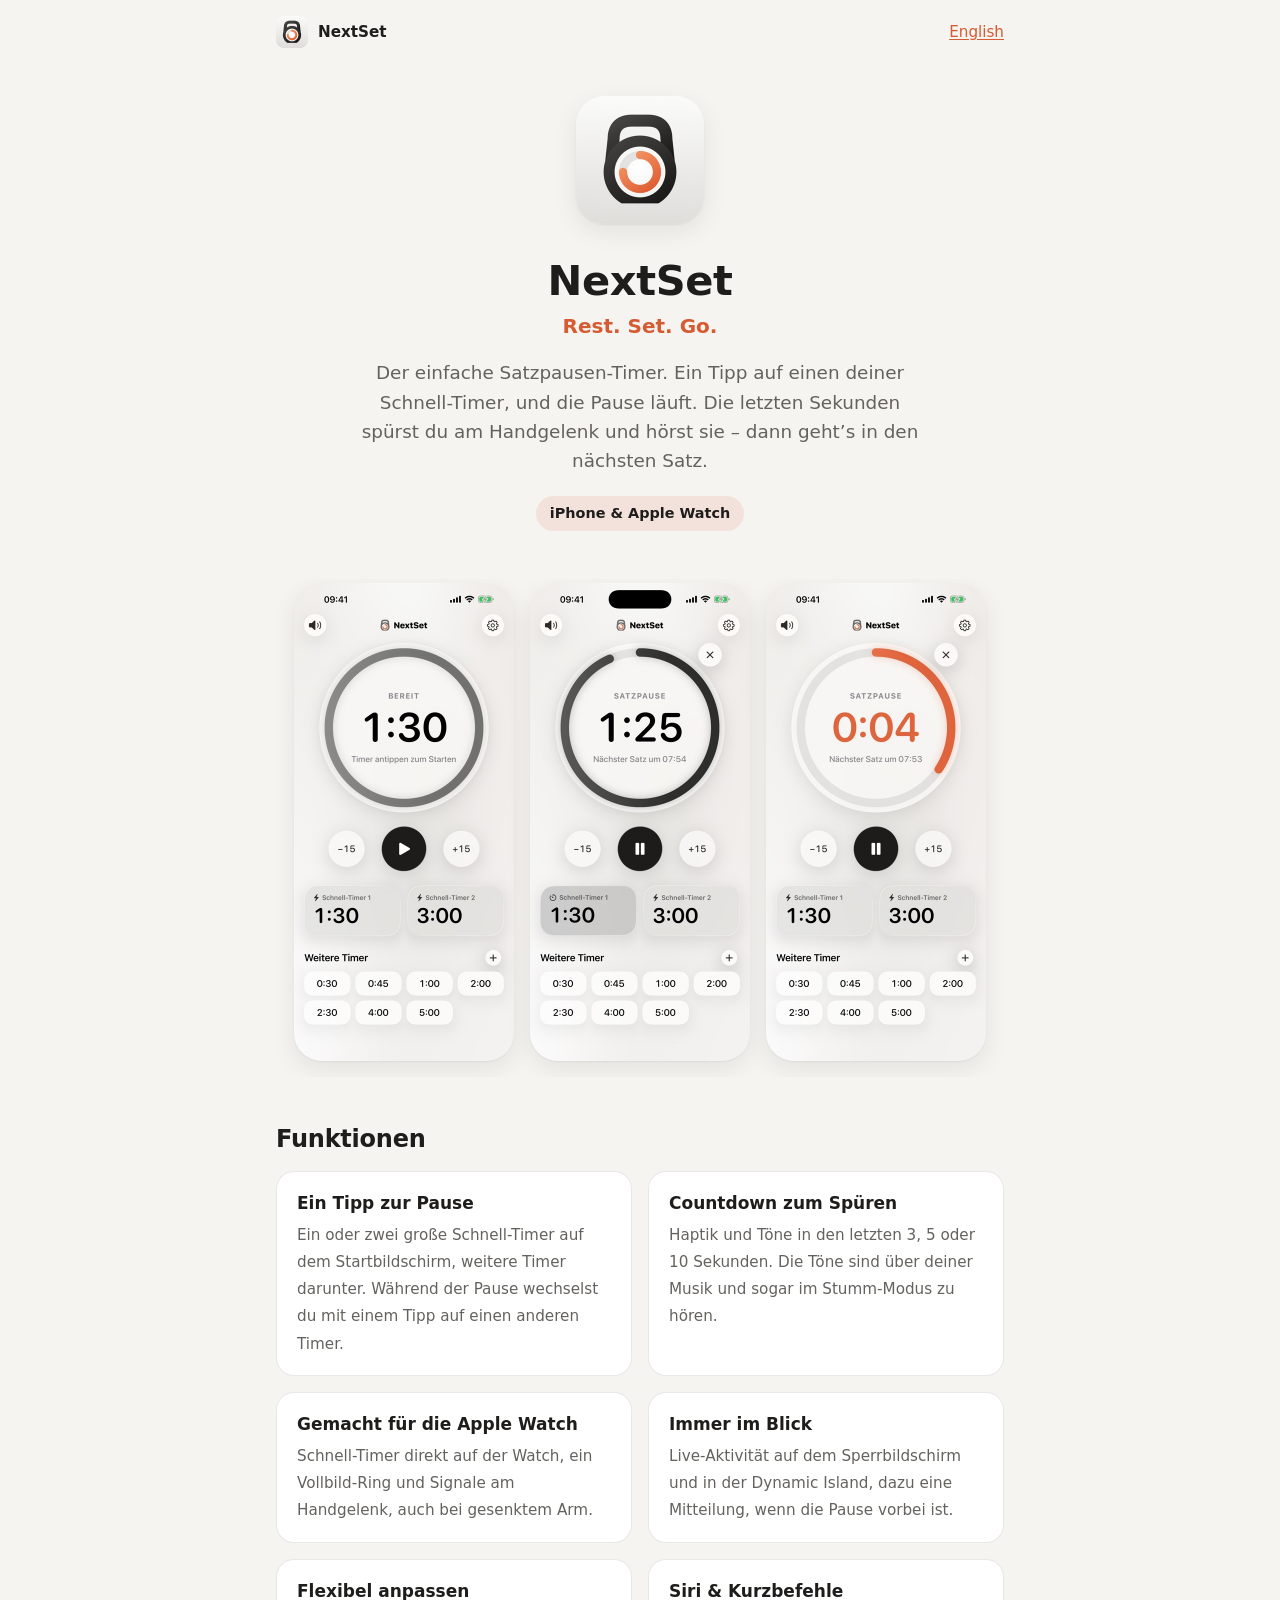
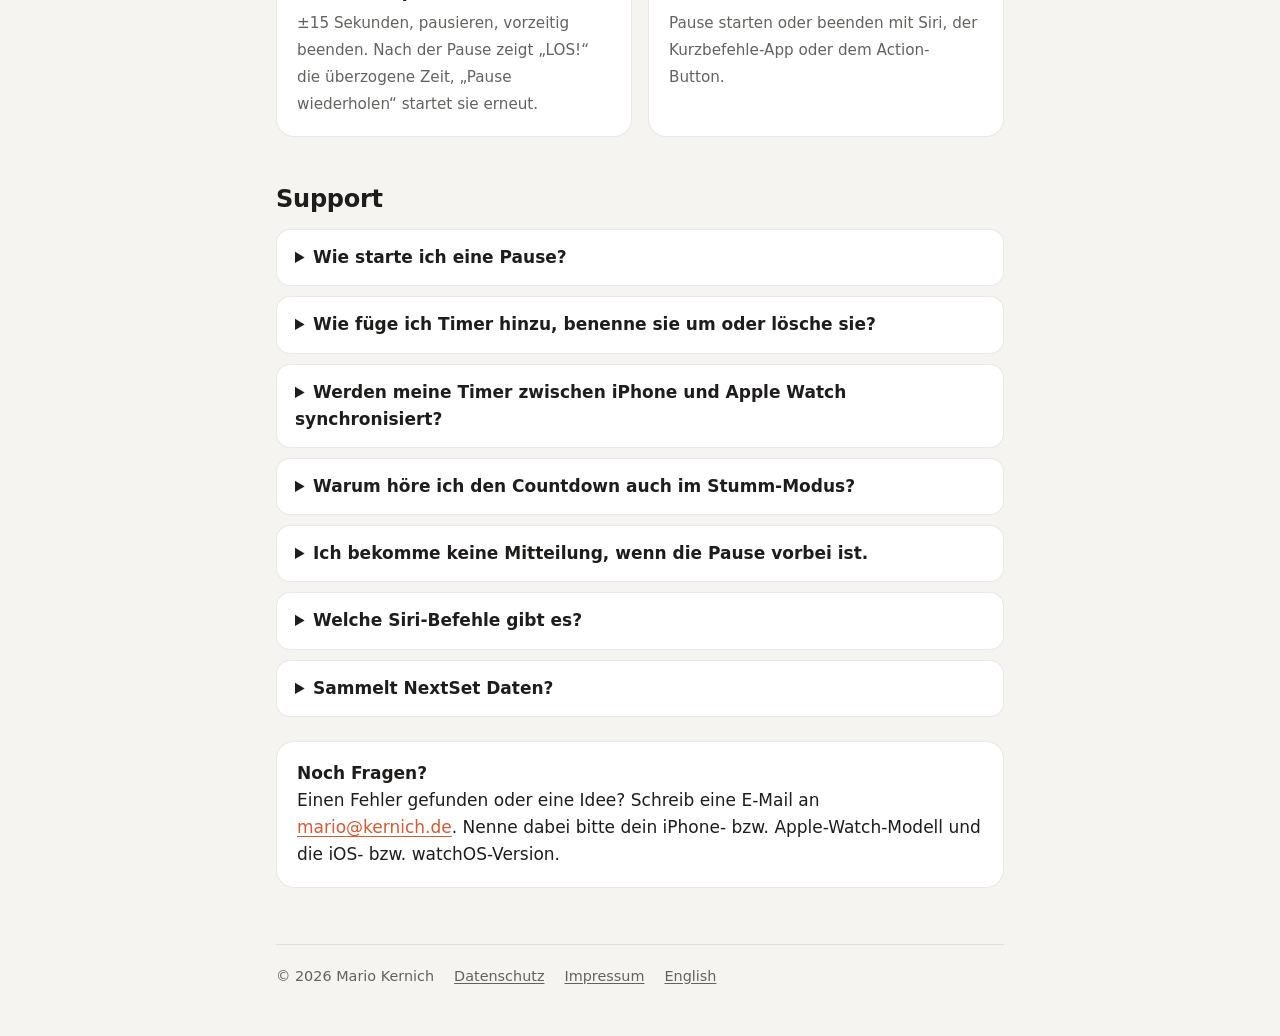
==== website/de/index.html @ 6fd78d55 "Website: support page and privacy policy for apps.kernich.de/nextset Static pages in English and Ger" ====
<!doctype html>
<html lang="de">
<head>
  <meta charset="utf-8">
  <meta name="viewport" content="width=device-width, initial-scale=1">
  <title>NextSet – Satzpausen-Timer für iPhone &amp; Apple Watch</title>
  <meta name="description" content="NextSet ist ein einfacher Satzpausen-Timer für iPhone und Apple Watch. Ein Tipp startet die Pause, die letzten Sekunden spürst du am Handgelenk und hörst sie.">
  <link rel="alternate" hreflang="en" href="https://apps.kernich.de/nextset/">
  <link rel="alternate" hreflang="de" href="https://apps.kernich.de/nextset/de/">
  <link rel="icon" href="../img/favicon.svg" type="image/svg+xml">
  <link rel="apple-touch-icon" href="../img/apple-touch-icon.png">
  <link rel="stylesheet" href="../style.css">
</head>
<body>
  <div class="page">
    <nav class="topbar">
      <a class="brand" href="./"><img src="../img/icon.png" alt="">NextSet</a>
      <a href="../" hreflang="en" lang="en">English</a>
    </nav>

    <header class="hero">
      <img class="icon" src="../img/icon.png" alt="App-Icon von NextSet">
      <h1>NextSet</h1>
      <p class="tagline">Rest. Set. Go.</p>
      <p class="lead">Der einfache Satzpausen-Timer. Ein Tipp auf einen deiner Schnell-Timer, und die Pause läuft. Die letzten Sekunden spürst du am Handgelenk und hörst sie – dann geht’s in den nächsten Satz.</p>
      <span class="platforms">iPhone &amp; Apple Watch</span>
    </header>

    <div class="shots">
      <img src="../img/de-1-start.jpg" width="440" height="956" alt="Startbildschirm mit zwei Schnell-Timern und weiteren Timern darunter">
      <img src="../img/de-2-rest.jpg" width="440" height="956" alt="Laufende Satzpause mit Countdown-Ring">
      <img src="../img/de-3-countdown.jpg" width="440" height="956" alt="Die letzten Sekunden einer Pause, hervorgehoben in Koralle">
    </div>

    <main>
      <h2>Funktionen</h2>
      <ul class="features">
        <li><strong>Ein Tipp zur Pause</strong><span>Ein oder zwei große Schnell-Timer auf dem Startbildschirm, weitere Timer darunter. Während der Pause wechselst du mit einem Tipp auf einen anderen Timer.</span></li>
        <li><strong>Countdown zum Spüren</strong><span>Haptik und Töne in den letzten 3, 5 oder 10 Sekunden. Die Töne sind über deiner Musik und sogar im Stumm-Modus zu hören.</span></li>
        <li><strong>Gemacht für die Apple Watch</strong><span>Schnell-Timer direkt auf der Watch, ein Vollbild-Ring und Signale am Handgelenk, auch bei gesenktem Arm.</span></li>
        <li><strong>Immer im Blick</strong><span>Live-Aktivität auf dem Sperrbildschirm und in der Dynamic Island, dazu eine Mitteilung, wenn die Pause vorbei ist.</span></li>
        <li><strong>Flexibel anpassen</strong><span>±15 Sekunden, pausieren, vorzeitig beenden. Nach der Pause zeigt „LOS!“ die überzogene Zeit, „Pause wiederholen“ startet sie erneut.</span></li>
        <li><strong>Siri &amp; Kurzbefehle</strong><span>Pause starten oder beenden mit Siri, der Kurzbefehle-App oder dem Action-Button.</span></li>
      </ul>

      <h2 id="support">Support</h2>

      <details>
        <summary>Wie starte ich eine Pause?</summary>
        <p>Tippe auf einen der großen Schnell-Timer oder auf einen Timer darunter. Während einer Pause wechselst du mit einem Tipp direkt zu einem anderen Timer.</p>
      </details>
      <details>
        <summary>Wie füge ich Timer hinzu, benenne sie um oder lösche sie?</summary>
        <p>Mit + fügst du einen Timer hinzu. Lange auf einen Timer drücken, um ihn umzubenennen oder zu löschen. In den Einstellungen legst du außerdem fest, ob du einen oder zwei Schnell-Timer möchtest.</p>
      </details>
      <details>
        <summary>Werden meine Timer zwischen iPhone und Apple Watch synchronisiert?</summary>
        <p>Ja. Timer, die du auf einem Gerät hinzufügst oder änderst, erscheinen automatisch auch auf dem anderen.</p>
      </details>
      <details>
        <summary>Warum höre ich den Countdown auch im Stumm-Modus?</summary>
        <p>Damit du das Ende deiner Pause im Gym nicht verpasst. Deine Musik wird dafür kurz leiser. Die Töne schaltest du in den Einstellungen oder mit dem Lautsprecher-Button auf dem Startbildschirm aus.</p>
      </details>
      <details>
        <summary>Ich bekomme keine Mitteilung, wenn die Pause vorbei ist.</summary>
        <p>Prüfe in der Einstellungen-App von iOS unter „Mitteilungen“, ob Mitteilungen für NextSet erlaubt sind, und ob in den Einstellungen von NextSet „Mitteilung bei Pausenende“ eingeschaltet ist.</p>
      </details>
      <details>
        <summary>Welche Siri-Befehle gibt es?</summary>
        <p>Zum Beispiel „Starte die Pause in NextSet“ oder „Beende die Pause in NextSet“. In der Kurzbefehle-App und für den Action-Button findest du die Aktionen „Schnell-Timer starten“, „Pausen-Timer starten“ und „Pause beenden“.</p>
      </details>
      <details>
        <summary>Sammelt NextSet Daten?</summary>
        <p>Nein. Es gibt keine Konten, kein Tracking und keine Werbung. Deine Timer und Einstellungen bleiben auf deinen Geräten. Details findest du in der <a href="privacy/">Datenschutzerklärung</a>.</p>
      </details>

      <div class="card" style="margin-top: 24px">
        <strong>Noch Fragen?</strong><br>
        Einen Fehler gefunden oder eine Idee? Schreib eine E-Mail an <a href="mailto:mario@kernich.de?subject=NextSet">mario@kernich.de</a>. Nenne dabei bitte dein iPhone- bzw. Apple-Watch-Modell und die iOS- bzw. watchOS-Version.
      </div>
    </main>

    <footer>
      <span>© 2026 Mario Kernich</span>
      <a href="privacy/">Datenschutz</a>
      <a href="https://kernich.de/imprint/">Impressum</a>
      <a href="../" hreflang="en" lang="en">English</a>
    </footer>
  </div>
</body>
</html>
---- website/style.css ----
/* NextSet website: graphite, white and a touch of coral, like the app. */

:root {
  --bg: #f5f4f1;
  --surface: #ffffff;
  --text: #1e1d1b;
  --muted: #64625e;
  --line: rgba(30, 29, 27, 0.1);
  --coral: #d65a32;
  --coral-soft: rgba(224, 100, 60, 0.12);
  --shadow: 0 1px 2px rgba(30, 29, 27, 0.06), 0 8px 24px rgba(30, 29, 27, 0.08);
  color-scheme: light;
}

@media (prefers-color-scheme: dark) {
  :root {
    --bg: #121110;
    --surface: #1d1c1a;
    --text: #efeeeb;
    --muted: #a3a19c;
    --line: rgba(239, 238, 235, 0.12);
    --coral: #fa8c58;
    --coral-soft: rgba(250, 140, 88, 0.14);
    --shadow: 0 1px 2px rgba(0, 0, 0, 0.3), 0 8px 24px rgba(0, 0, 0, 0.35);
    color-scheme: dark;
  }
}

* {
  box-sizing: border-box;
}

html {
  -webkit-text-size-adjust: 100%;
}

body {
  margin: 0;
  background: var(--bg);
  color: var(--text);
  font: 17px/1.6 -apple-system, BlinkMacSystemFont, "Segoe UI", system-ui, Roboto, "Helvetica Neue", Arial, sans-serif;
}

a {
  color: var(--coral);
  text-underline-offset: 0.15em;
}

h1,
h2,
h3 {
  font-family: ui-rounded, -apple-system, BlinkMacSystemFont, "Segoe UI", system-ui, sans-serif;
  line-height: 1.2;
  letter-spacing: -0.01em;
}

h2 {
  font-size: 1.5rem;
  margin: 3rem 0 1rem;
}

h3 {
  font-size: 1.1rem;
  margin: 2rem 0 0.5rem;
}

.page {
  max-width: 760px;
  margin: 0 auto;
  padding: 0 16px 48px;
}

.topbar {
  display: flex;
  justify-content: space-between;
  align-items: center;
  gap: 16px;
  padding: 16px 0;
  font-size: 0.95rem;
}

.topbar .brand {
  display: flex;
  align-items: center;
  gap: 10px;
  color: var(--text);
  font-weight: 600;
  text-decoration: none;
}

.topbar .brand img {
  width: 32px;
  height: 32px;
  border-radius: 8px;
}

.hero {
  text-align: center;
  padding: 32px 0 8px;
}

.hero .icon {
  width: 128px;
  height: 128px;
  border-radius: 28px;
  box-shadow: var(--shadow);
}

.hero h1 {
  font-size: 2.6rem;
  margin: 24px 0 4px;
}

.tagline {
  color: var(--coral);
  font-family: ui-rounded, -apple-system, BlinkMacSystemFont, system-ui, sans-serif;
  font-weight: 700;
  font-size: 1.25rem;
  margin: 0 0 16px;
}

.lead {
  font-size: 1.15rem;
  color: var(--muted);
  max-width: 560px;
  margin: 0 auto;
}

.platforms {
  display: inline-block;
  margin-top: 20px;
  padding: 6px 14px;
  border-radius: 999px;
  background: var(--coral-soft);
  color: var(--text);
  font-size: 0.9rem;
  font-weight: 600;
}

.shots {
  display: flex;
  gap: 16px;
  justify-content: center;
  margin: 40px 0 0;
  padding: 4px 0 16px;
  overflow-x: auto;
  scroll-snap-type: x mandatory;
}

.shots img {
  width: 220px;
  max-width: 70vw;
  height: auto;
  flex: 0 0 auto;
  border-radius: 28px;
  box-shadow: var(--shadow);
  scroll-snap-align: center;
}

@media (max-width: 720px) {
  .shots {
    justify-content: flex-start;
  }
}

.features {
  display: grid;
  grid-template-columns: repeat(2, minmax(0, 1fr));
  gap: 16px;
  padding: 0;
  list-style: none;
}

@media (max-width: 600px) {
  .features {
    grid-template-columns: 1fr;
  }
}

.features li,
.card {
  background: var(--surface);
  border: 1px solid var(--line);
  border-radius: 18px;
  padding: 18px 20px;
}

.features strong {
  display: block;
  margin-bottom: 4px;
}

.features span {
  color: var(--muted);
  font-size: 0.95rem;
}

details {
  background: var(--surface);
  border: 1px solid var(--line);
  border-radius: 14px;
  padding: 14px 18px;
  margin: 10px 0;
}

summary {
  cursor: pointer;
  font-weight: 600;
}

details p {
  margin: 10px 0 0;
  color: var(--muted);
}

.legal h2 {
  font-size: 1.25rem;
  margin: 2.25rem 0 0.75rem;
}

.legal .updated {
  color: var(--muted);
}

footer {
  margin-top: 56px;
  padding-top: 20px;
  border-top: 1px solid var(--line);
  color: var(--muted);
  font-size: 0.9rem;
  display: flex;
  flex-wrap: wrap;
  gap: 8px 20px;
}

footer a {
  color: var(--muted);
}
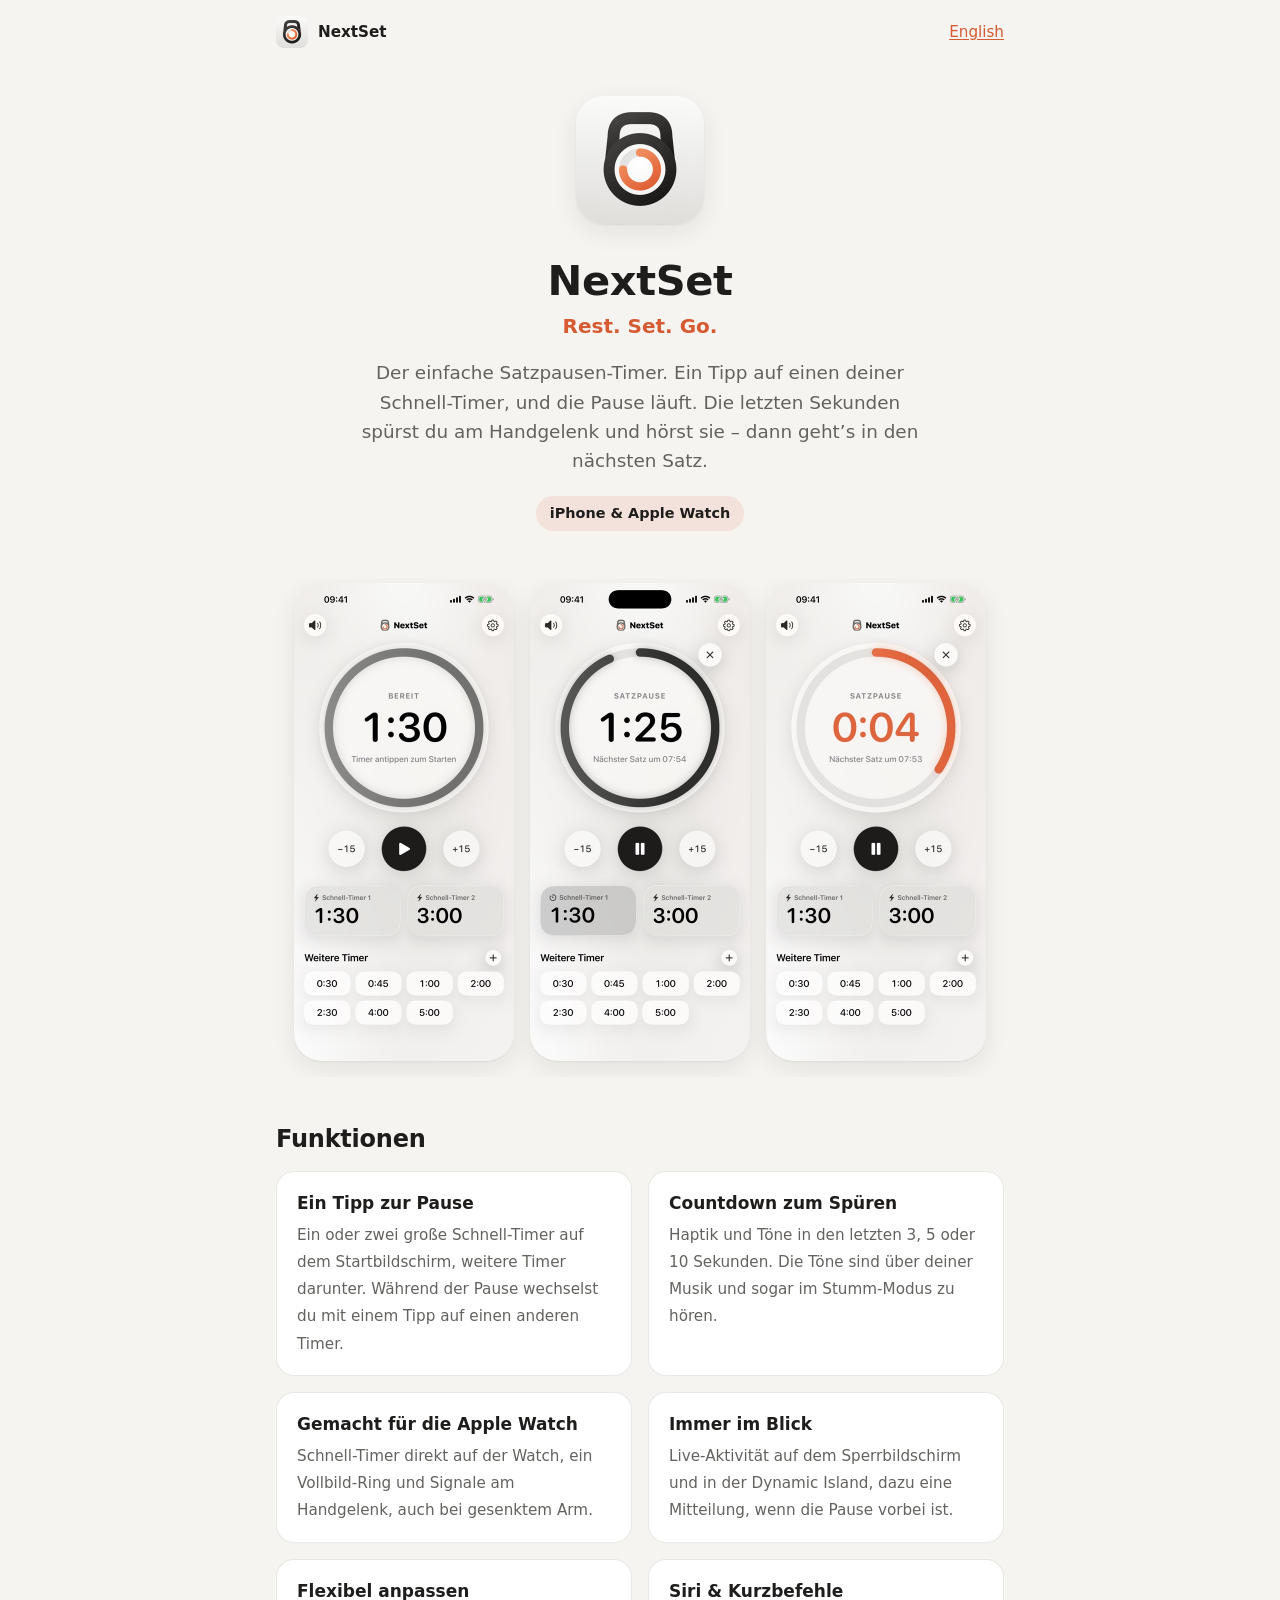
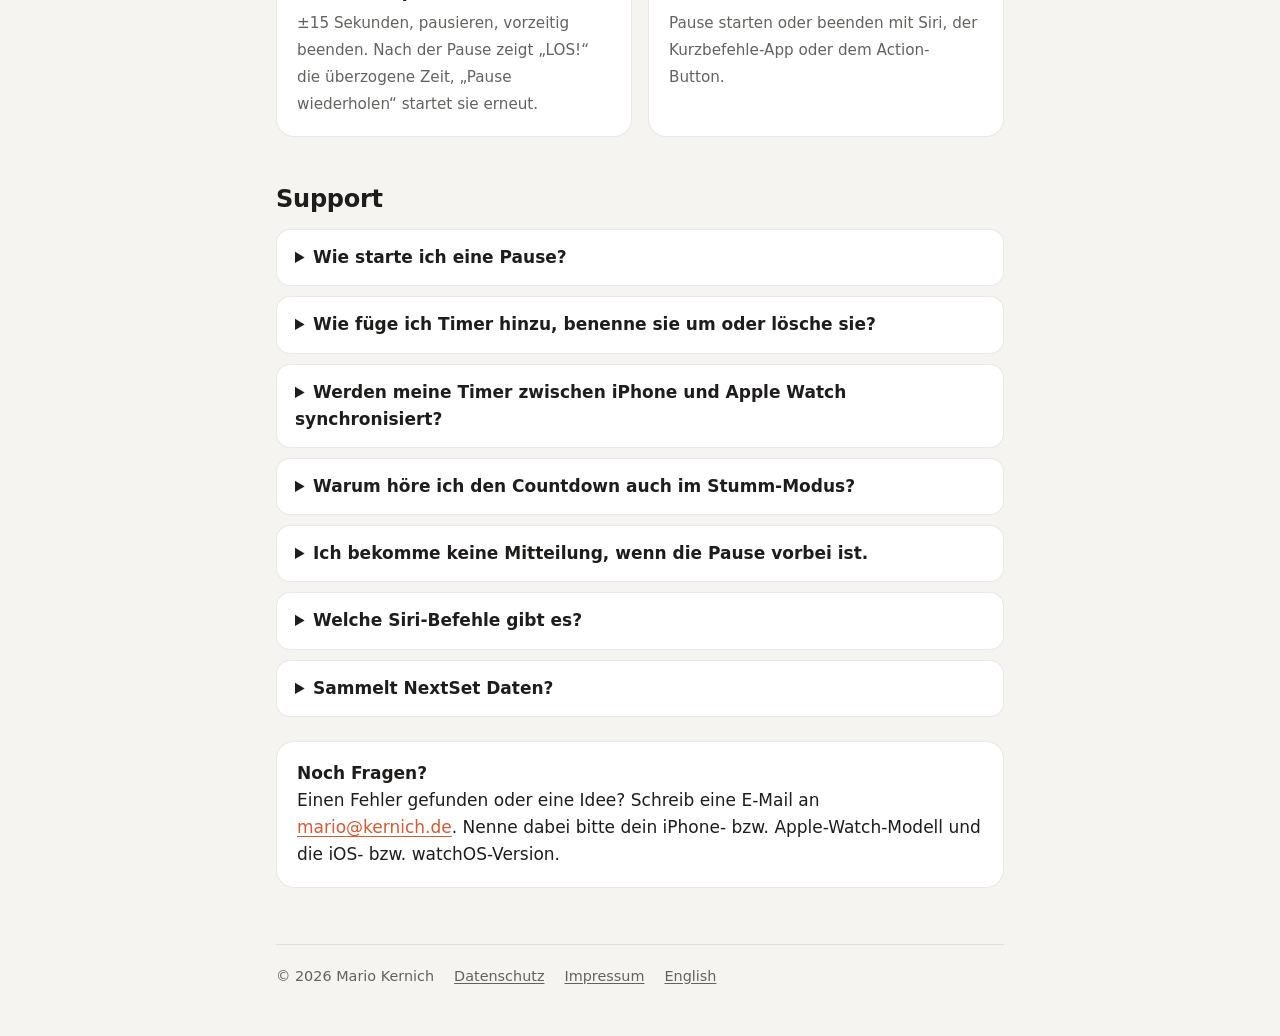
==== commit 2b2daab5: "Website: GitHub Pages instead of FTP The support page and privacy policy are published with GitHub P" ====
--- a/website/de/index.html
+++ b/website/de/index.html
@@ -5,8 +5,8 @@
   <meta name="viewport" content="width=device-width, initial-scale=1">
   <title>NextSet – Satzpausen-Timer für iPhone &amp; Apple Watch</title>
   <meta name="description" content="NextSet ist ein einfacher Satzpausen-Timer für iPhone und Apple Watch. Ein Tipp startet die Pause, die letzten Sekunden spürst du am Handgelenk und hörst sie.">
-  <link rel="alternate" hreflang="en" href="https://apps.kernich.de/nextset/">
-  <link rel="alternate" hreflang="de" href="https://apps.kernich.de/nextset/de/">
+  <link rel="alternate" hreflang="en" href="https://mariokernich.github.io/nextset/">
+  <link rel="alternate" hreflang="de" href="https://mariokernich.github.io/nextset/de/">
   <link rel="icon" href="../img/favicon.svg" type="image/svg+xml">
   <link rel="apple-touch-icon" href="../img/apple-touch-icon.png">
   <link rel="stylesheet" href="../style.css">
